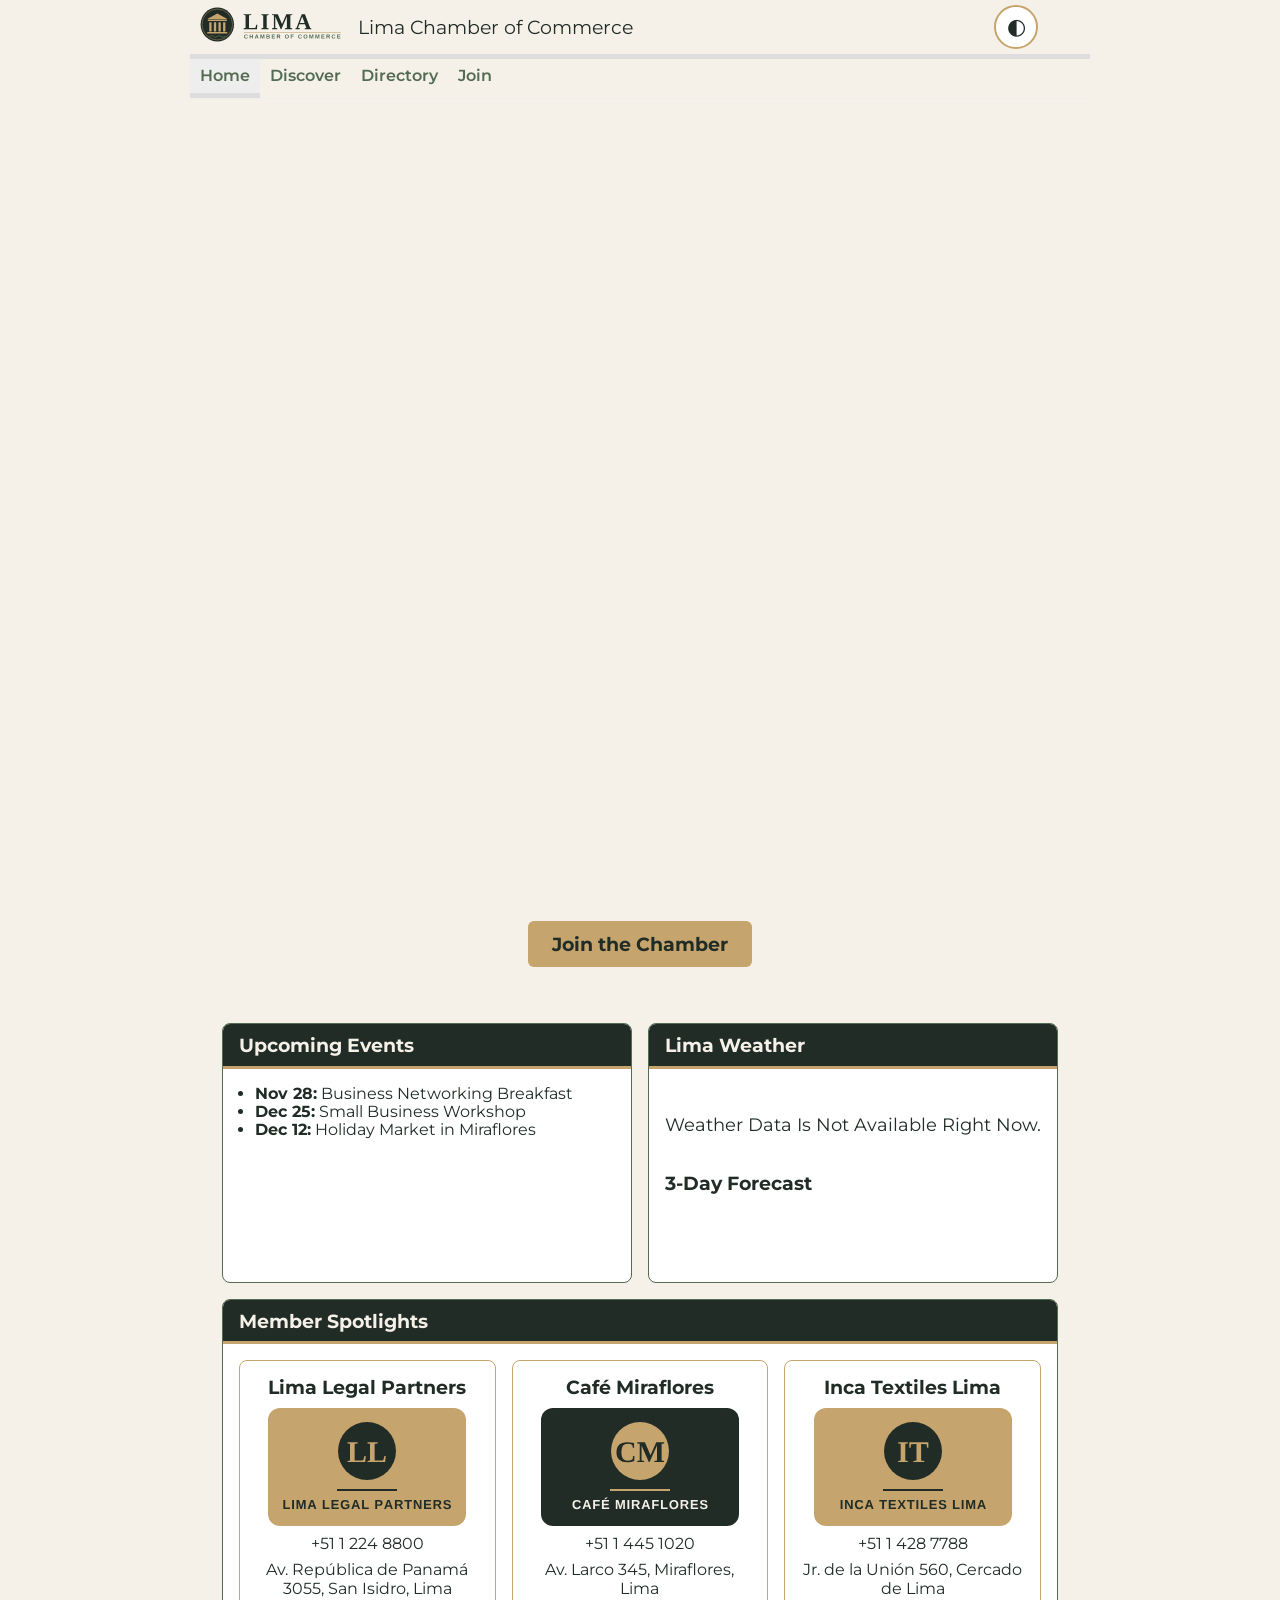
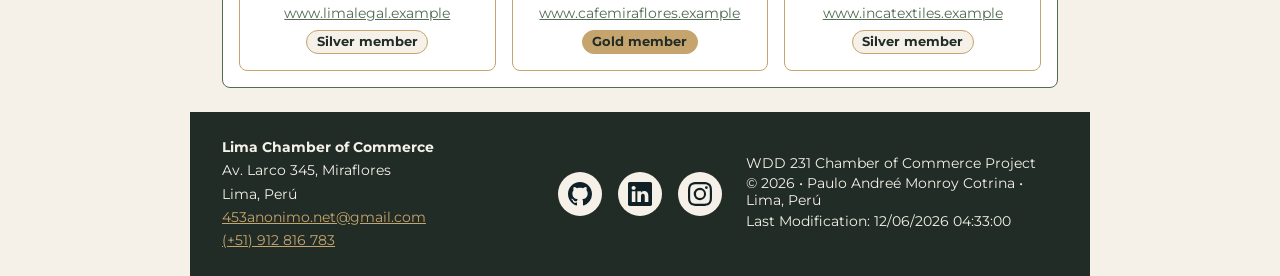
==== chamber/index.html @ 592d5cf2 "diced" ====
<!DOCTYPE html>
<html lang="en">
<head>
    <meta charset="UTF-8">
    <meta name="viewport" content="width=device-width, initial-scale=1.0">
    <title> WDD 231 | Chamber Home Page </title>
    <meta name="description" content="Welcome to the Lima Chamber of Commerce. Connect with local businesses, check the weather, discover upcoming events, and join our growing community.">
    <meta name="author" content="Paulo Andree Monroy Cotrina">

    <meta property="og:type" content="website">
    <meta property="og:url" content="https://paulomonroyc.github.io/wdd231/chamber/index.html">
    <meta property="og:title" content="WDD 231 | Chamber Home Page">
    <meta property="og:description" content="Welcome to the Lima Chamber of Commerce. Connect with local businesses, check the weather, discover upcoming events, and join our growing community.">
    <meta property="og:image" content="https://paulomonroyc.github.io/wdd231/chamber/images/og-image.jpg">
    <meta property="og:image:width" content="1200">
    <meta property="og:image:height" content="630">
    <meta property="og:image:alt" content="Lima Chamber of Commerce, connecting local businesses">

    <link rel="stylesheet" href="styles/normalize.css">
    <link rel="stylesheet" href="styles/small.css">
    <link rel="stylesheet" href="styles/larger.css">
    
    <script src="scripts/spotlights.js" defer></script>
    <script src="scripts/weather.js" defer></script>
    <script src="scripts/navigation.js" defer></script>
    <script src="scripts/date.js" defer></script>
    <script src="scripts/darkmode.js" defer></script>

    <link rel="preconnect" href="https://fonts.googleapis.com">
    <link rel="preconnect" href="https://fonts.gstatic.com" crossorigin>
    <link rel="stylesheet" href="https://fonts.googleapis.com/css2?family=Montserrat&display=swap">

    <link rel="icon" href="images/favicon1.ico">

    <link rel="canonical" href="https://paulomonroyc.github.io/wdd231/chamber/index.html">

</head>

<body>
    <a class="skip-link" href="#main">Skip to main content</a>
    <header>
        <img src="images/logo-horizontal.svg" alt="Lima Chamber of Commerce logo" width="260" height="60">
        <div class="spanname">
            <span>Lima Chamber of Commerce</span>  
        </div>
        <button id="theme-toggle" class="theme-toggle" aria-label="Toggle dark mode" aria-pressed="false">◐</button>
        <button id="ham-btn" class="hamburguer" aria-label="Toggle navigation menu" aria-expanded="false"></button>
    </header>
    
    <nav id="nav-bar" class="navigation">
        <ul>
            <li class="current"><a href="index.html" aria-current="page">Home</a></li>
            <li><a href="discover.html">Discover</a></li>
            <li><a href="directory.html">Directory</a></li>
            <li><a href="join.html">Join</a></li>
            
        </ul>
    </nav>
    
    
    <main id="main">
        <h1 class="visually-hidden">Welcome to the Lima Chamber of Commerce</h1>
        <section class="hero">
            <img id="weather-icon2" src="[data-uri]" alt="" width="100" height="100" hidden>
            <a href="join.html" class="cta">Join the Chamber</a>
        </section>

        <div class="home-grid">
            <section class="home-card" id="events">
                <h2>Upcoming Events</h2>
                <ul>
                    <li><strong>Nov 28:</strong> Business Networking Breakfast</li>
                    <li><strong>Dec 25:</strong> Small Business Workshop</li>
                    <li><strong>Dec 12:</strong> Holiday Market in Miraflores</li>
                    
                </ul>
            </section>

            <section class="home-card" id="weather">
                <h2>Lima Weather</h2>
                <div class="weather-now">
                    <img id="weather-icon" alt="" width="100" height="100" hidden>
                    <p><span id="current-temp"></span> <span id="weather-desc"></span></p>
                </div>     

                <h3>3-Day Forecast</h3>          
                <ul id="forecast"></ul> 
            </section>
            
            <section class="home-card" id="spotlights-section">
                <h2>Member Spotlights</h2>
                <div id="spotlights"></div>
            </section>

        </div>
    </main>

    <footer>
         <div class="footer-contact">
            <address>
                <strong>Lima Chamber of Commerce</strong><br>
                Av. Larco 345, Miraflores<br>
                Lima, Perú<br>
                <a href="mailto:453anonimo.net@gmail.com">453anonimo.net@gmail.com</a><br>
                <a href="tel:+51912816783">(+51) 912 816 783</a>
            </address>
        </div>
         <div class="social">
            <a href="https://github.com/PauloMonroyC" target="_blank"><img src="images/github.svg" alt="Git Hub profile" width="24" height="24"></a>
            <a href="https://www.linkedin.com/in/paulo-monroy-166b49391/" target="_blank"><img src="images/linkedin.svg" alt="Linkedin profile" width="24" height="24"></a>
            <a href="https://www.instagram.com/paulomonroy_4/" target="_blank"><img src="images/instagram.svg" alt="Instagram profile" width="24" height="24"></a>
        </div>
        <div class="footer-info">
             <p>WDD 231 Chamber of Commerce Project</p>
            <p>&copy; <span id="currentyear"></span> • Paulo Andreé Monroy Cotrina • Lima, Perú</p>
            <p>Last Modification: <span id="lastModified"></span></p>
        </div>

    </footer>
</body>
</html>
---- chamber/styles/small.css ----
:root{
    --primary-color:#202C25;
    --secondary-color:#526B52;
    --accent-color:#C5A46D;
    --background-color:#F5F1E8;
    --surface-color:#FFFFFF;
    --text-color:#202C25;
    --link-color: #526B52;

    --on-primary: #F5F1E8;     
    --border-color: #DDDDDD;
    --hover-bg: #BEF8D6;
    --current-bg: #EEEEEE;
    --pressed-bg: #202C25;


}

*{
    box-sizing: border-box;
    font-family:"Montserrat", sans-serif;
}
/*------------------ GRID FOR THE HEADER------------------------- */

header {
    display: grid;
    grid-template-columns: 150px 1fr 44px 44px;
    padding: 5px 0 5px 10px;
    align-items: center;
    border-bottom: solid 5px var(--border-color);
    column-gap: 8px;
   
  
}

header img {
    display: block;
    width: 100%;
    height: auto;
    padding-bottom: 5px;
   
}

header span {
    font-size: 1.2rem;
    color: var(--text-color);

}

/*------------------ HAMBURGUER BUTTON------------------------- */

.hamburguer::before{
    content: "\2630";
}

.hamburguer.show::before{
    content:"\000D7 ";
}

.hamburguer {
    background: none;
    border: none;
    color: var(--link-color);
    cursor: pointer;
    font-size: 2rem;
    font-family: Verdana, Geneva, Tahoma, sans-serif;

}

/*------------------ DARK MODE ------------------------- */

[data-theme="dark"] {
  --primary-color: #0F1612;        
  --background-color: #161E19;
  --surface-color: #1F2A23;
  --text-color: #F5F1E8;
  --link-color: #9DBB9D;   
  --border-color: #3A4A40;
  --hover-bg: #2F4A38;
  --current-bg: #1F2A23;
  --pressed-bg: #526B52;       
}

body {
  color: var(--text-color);
  background-color: var(--background-color);
}

a {
  color: var(--link-color);
}

.theme-toggle {
  width: 2.75rem;
  height: 2.75rem;
  font-size: 1.4rem;
  color: var(--text-color);
  background-color: var(--surface-color);
  border: 2px solid var(--accent-color);
  border-radius: 50%;
  cursor: pointer;
}

.theme-toggle:focus-visible {
  outline: 3px solid var(--accent-color);
  outline-offset: 2px;
}



/*------------------ NAVIGATION MENU------------------------- */

.navigation {
    display: none;

}

.navigation.show{
    display: block;
}

.navigation ul{
    list-style-type: none;
    margin: 0;
    padding: 0;
}

.navigation a {
    
    display: block;
    font-weight: 600;
    padding: .5rem 10px;
    color: var(--link-color);
    text-decoration: none;
    border-bottom: solid 1px var(--border-color);
       
}

.navigation li.current{
    
    border-bottom: solid 5px var(--border-color);
    background-color: var(--current-bg);
}

.navigation a:hover {
    background-color: var(--hover-bg);
}

/* VIEW BUTTONS */

#view-buttons {
    display: flex;
    justify-content: center;
    gap: 0.75rem;
    margin: 1rem 0 1.5rem;
}

#view-buttons button{
    min-width: 5.5rem;
    min-height: 2.75rem;
    padding: 0.5rem 1.25rem;
    font: inherit;
    font-weight: 600;
    color: var(--text-color);
    background-color: var(--surface-color);
    border: 2px solid var(--text-color);
    border-radius: 6px;
    cursor: pointer;
}

#view-buttons button:hover {
  background-color: var(--hover-bg);
}

#view-buttons button[aria-pressed="true"] {
  color: var(--on-primary);
  background-color: var(--pressed-bg);
}

#view-buttons button:focus-visible {
  outline: 3px solid var(--accent-color);
  outline-offset: 2px;


}

.member-card{
    background-color: var(--surface-color);
    border: 1px solid var(--secondary-color);
    border-radius: 8px;
    overflow: hidden;
}

.member-card a {
  color: var(--link-color);
  overflow-wrap: anywhere;
}

.level {
  line-height: 1.4;
  display: inline-block;
  justify-self: start;
  padding: 0.15rem 0.6rem;
  font-size: 0.8rem;
  font-weight: 700;
  color: var(--text-color);
  background-color: var(--background-color);
  border: 1px solid var(--accent-color);
  border-radius: 999px;
}

.level-3 {
  background-color: var(--accent-color);
}

#members.grid {
  display: grid;
  grid-template-columns: repeat(auto-fit, minmax(min(100%, 20rem), 1fr));
  gap: 1rem;
}

#members.grid .member-card {
  display: grid;
  grid-template-columns: 7rem 1fr;
  align-content: start;
  padding-bottom: 1rem;
}

#members.grid h2,
#members.grid .tagline {
  grid-column: 1 / -1;
  margin: 0;
  text-align: center;
  color: var(--on-primary);
  background-color: var(--primary-color);
}

#members.grid h2 {
  grid-row: 1;
  padding: 0.6rem 0.75rem 0;
  font-size: 1.2rem;
  color: var(--on-primary);
}

#members.grid .tagline {
  grid-row: 2;
  padding: 0 0.75rem 0.6rem;
  font-size: 0.85rem;
  color: var(--accent-color);
  border-bottom: 3px solid var(--accent-color);
}

#members.grid img {
  grid-column: 1;
  grid-row: 3 / span 5;
  align-self: start;
  justify-self: center;
  width: 5.5rem;
  height: auto;
  margin-top: 1rem;
  border-radius: 6px;
}

#members.grid .address,
#members.grid .phone,
#members.grid .url,
#members.grid .founded,
#members.grid .level {
  grid-column: 2;
  margin: 0 1rem 0.4rem 0;
  font-size: 0.9rem;
}

#members.grid .address {
  margin-top: 1rem;
}

#members.grid .address::before { content: "ADDRESS: "; font-weight: 700; }
#members.grid .phone::before   { content: "PHONE: ";   font-weight: 700; }
#members.grid .url::before     { content: "URL: ";     font-weight: 700; }


/*--------------LIST VIEW--------------- */

#members.list {
  display: grid;
  grid-template-columns: 1fr;
}

#members.list .member-card {
  display: grid;
  gap: 0.15rem;
  padding: 0.9rem 1rem;
  border: none;
  border-radius: 0;
}

#members.list .member-card:nth-child(even) {
  background-color: color-mix(in srgb, var(--accent-color) 15%, var(--surface-color));
}

#members.list h2 {
  margin: 0;
  font-size: 1rem;
  color: var(--text-color);
}

#members.list p {
  margin: 0;
}

#members.list img,
#members.list .tagline,
#members.list .founded,
#members.list .level {
  display: none;
}

footer {
  display: grid;
  gap: 1.5rem;
  padding: 1.5rem 1rem;
  text-align: center;
  font-size: 0.9rem;
  color: var(--on-primary);
  background-color: var(--primary-color);
}

footer p {
  margin: 0 0 0.25rem;
}

footer address {
  font-style: normal;
  line-height: 1.6;
}

footer a {
  color: var(--accent-color);
}

.social {
  display: flex;
  justify-content: center;
  align-items: center;
  gap: 1rem;
}

.social a {
  display: grid;
  place-items: center;
  width: 2.75rem;
  height: 2.75rem;
  background-color: var(--on-primary);
  border-radius: 50%;
}

.social a:hover,
.social a:focus-visible {
  background-color: var(--accent-color);
}

.social img {
  width: 1.5rem;
  height: 1.5rem;
}

#members {
  min-height: 80vh;
}

/*------------------------------------*/
.visually-hidden {
  position: absolute;
  width: 1px;
  height: 1px;
  overflow: hidden;
  clip-path: inset(50%);
  white-space: nowrap;
}

/*--------------- HERO ---------------------*/

.hero {
  position: relative;
}

.hero img {
  display: block;
  width: 100%;
  height: auto;
}

.cta {
  position: absolute;
  left: 50%;
  bottom: 1rem;
  transform: translateX(-50%);
  padding: 0.75rem 1.5rem;
  font-weight: 700;
  color: #202C25;
  text-decoration: none;
  white-space: nowrap;
  background-color: var(--accent-color);
  border-radius: 6px;
}

.cta:hover,
.cta:focus-visible {
  background-color: #FFFFFF;
}

.cta:focus-visible {
  outline: 3px solid #FFFFFF;
  outline-offset: 2px;
}


.home-grid {
  display: grid;
  grid-template-columns: 1fr;
  gap: 1rem;
  padding: 1rem;
}

.home-card {
  background-color: var(--surface-color);
  border: 1px solid var(--secondary-color);
  border-radius: 8px;
  overflow: hidden;
}

.home-card h2 {
  margin: 0 0 1rem;
  padding: 0.6rem 1rem;
  font-size: 1.2rem;
  color: var(--on-primary);
  background-color: var(--primary-color);
  border-bottom: 3px solid var(--accent-color);
}

.home-card h3 {
  margin: 1rem 1rem 0.5rem;
}

.home-card ul {
  margin: 0;
  padding: 0 1rem 1rem 2rem;
}

.weather-now {
  display: flex;
  align-items: center;
  gap: 1rem;
  padding: 0 1rem;
  min-height: 4.5rem;
}

.weather-now img {
  width: 4rem;
  height: auto;
}

.weather-now p {
  margin: 0;
  font-size: 1.1rem;
}

#current-temp {
  font-size: 1.8rem;
  font-weight: 700;
}

#weather-desc {
  text-transform: capitalize;
}


#spotlights {
  min-height: 30rem;
  align-content: start;
  display: grid;
  grid-template-columns: 1fr;
  gap: 1rem;
  padding: 0 1rem 1rem;
}



.spotlight-card {
  display: flex;
  flex-direction: column;
  align-items: center;
  gap: 0.5rem;
  padding: 1rem;
  text-align: center;
  border: 1px solid var(--accent-color);
  border-radius: 8px;
}

.spotlight-card h3,
.spotlight-card p {
  margin: 0;
}
.spotlight-card img {
  width: 100%;
  max-width: 200px;
  height: auto;
}

.spotlight-card a {
  font-size: 0.85rem;
  color: var(--link-color);
  overflow-wrap: anywhere;
}

.spotlight-card .level {
  margin-top: auto;
}

.skip-link {
  position: absolute;
  left: -9999px;
}
.skip-link:focus {
  left: 0.5rem;
  top: 0.5rem;
  padding: 0.5rem 1rem;
  color: var(--on-primary);
  background-color: var(--primary-color);
  z-index: 10;
}


#forecast { min-height: 5rem; }
---- chamber/styles/larger.css ----
@media only screen and (min-width: 38rem) {

    header,
    main,
    nav,
    footer {
        max-width: 900px;
        margin: 0 auto;
    }

    .grid {
    display: grid;
    grid-template-columns: 2fr 1fr;
    gap: 20px;
    max-height: 100%;
    width: 100%;
    margin: auto;
    padding: 10px;
    }

     header {
        grid-template-columns: 150px 1fr 44px 44px;
    }

    .hamburguer {
        display: none;
    }

    .navigation {
        display: block;
        border-bottom: solid 1px #eee;

    }

    .navigation ul {

        display: flex;
    }

    .navigation a{
        border: none;
    }



}

@media only screen and (min-width: 48rem) {
  #members.list .member-card {
    grid-template-columns: 1.2fr 1.5fr 1fr 1.4fr;
    align-items: start;
    gap: 1rem;
    padding: 1rem;
  }

  footer {
    grid-template-columns: 1fr auto 1fr;
    align-items: center;
    padding: 1.5rem 2rem;
    text-align: left;
  }

  .footer-info {
    justify-self: end;
  }
}

@media only screen and (min-width: 48rem) {
  .home-grid {
    grid-template-columns: repeat(2, 1fr);
    padding: 1.5rem 2rem;
  }

    #spotlights-section {
    grid-column: 1 / -1;
  }

   #spotlights {
    grid-template-columns: repeat(3, 1fr);
    min-height: 18rem;
  }

    .cta {
    bottom: 2rem;
    font-size: 1.2rem;
  }
}
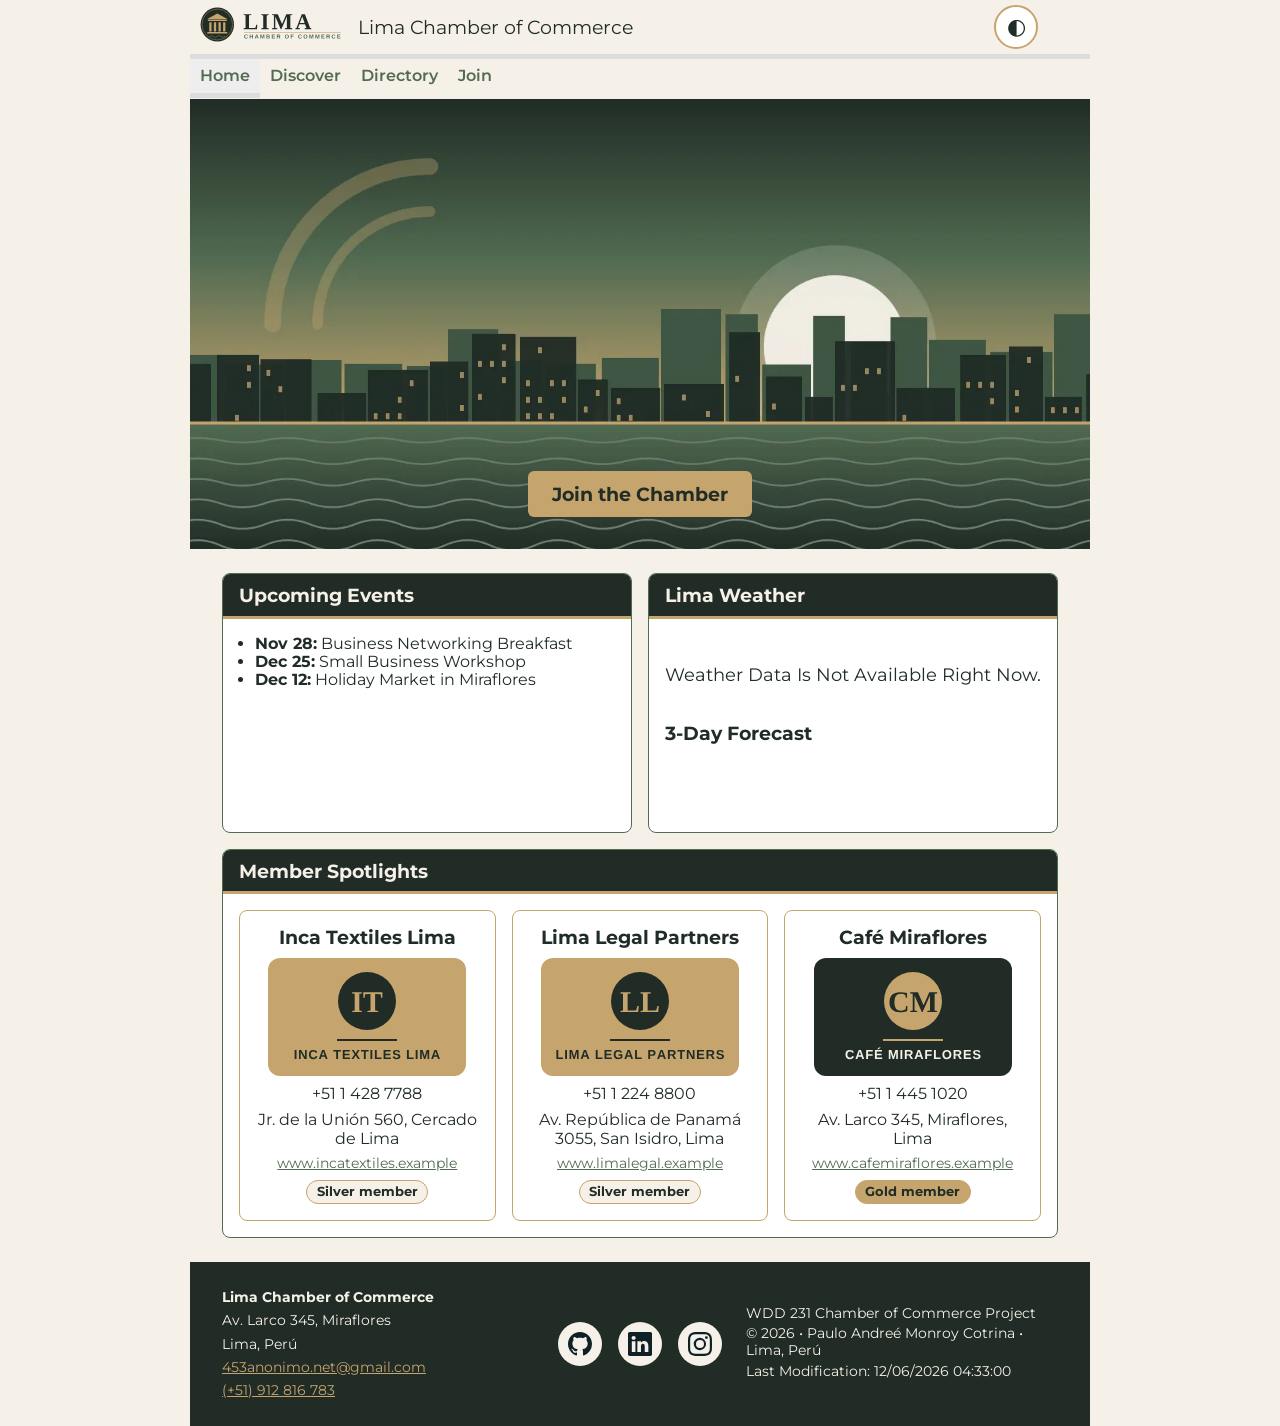
==== commit d0f6a228: "fixes" ====
--- a/chamber/index.html
+++ b/chamber/index.html
@@ -61,7 +61,11 @@
     <main id="main">
         <h1 class="visually-hidden">Welcome to the Lima Chamber of Commerce</h1>
         <section class="hero">
-            <img id="weather-icon2" src="[data-uri]" alt="" width="100" height="100" hidden>
+            <img id="images/hero.webp" 
+            srcset="images/hero-small.webp 600w, images/hero.webp 1200w"
+             alt="Sunset over the Lima skyline and the Pacific Ocean"
+            width="1200" height="600"
+             fetchpriority="high">
             <a href="join.html" class="cta">Join the Chamber</a>
         </section>
 
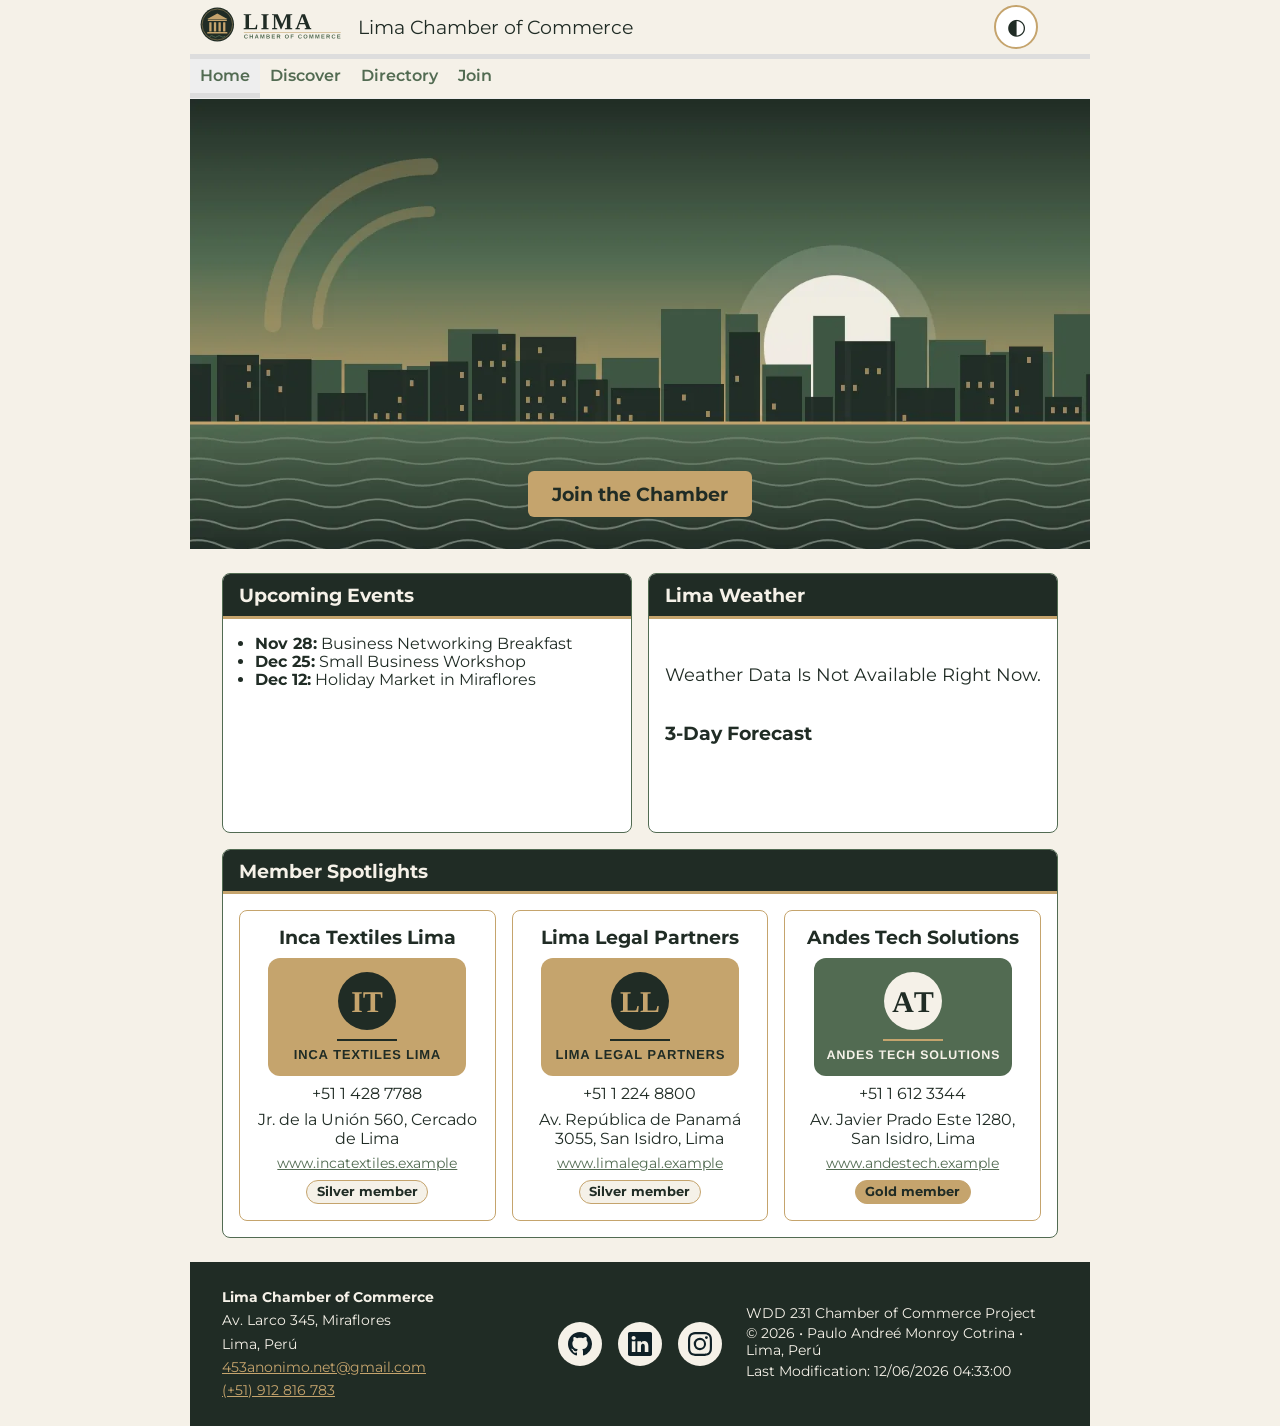
==== commit 718e7e18: "img fixed" ====
--- a/chamber/index.html
+++ b/chamber/index.html
@@ -61,11 +61,12 @@
     <main id="main">
         <h1 class="visually-hidden">Welcome to the Lima Chamber of Commerce</h1>
         <section class="hero">
-            <img id="images/hero.webp" 
+            <img src="images/hero.webp" 
             srcset="images/hero-small.webp 600w, images/hero.webp 1200w"
-             alt="Sunset over the Lima skyline and the Pacific Ocean"
+            sizes="100vw"
+            alt="Sunset over the Lima skyline and the Pacific Ocean"
             width="1200" height="600"
-             fetchpriority="high">
+            fetchpriority="high">
             <a href="join.html" class="cta">Join the Chamber</a>
         </section>
 
--- a/chamber/styles/small.css
+++ b/chamber/styles/small.css
@@ -210,6 +210,7 @@
 }
 
 .level-3 {
+  color: #202C25;
   background-color: var(--accent-color);
 }
 
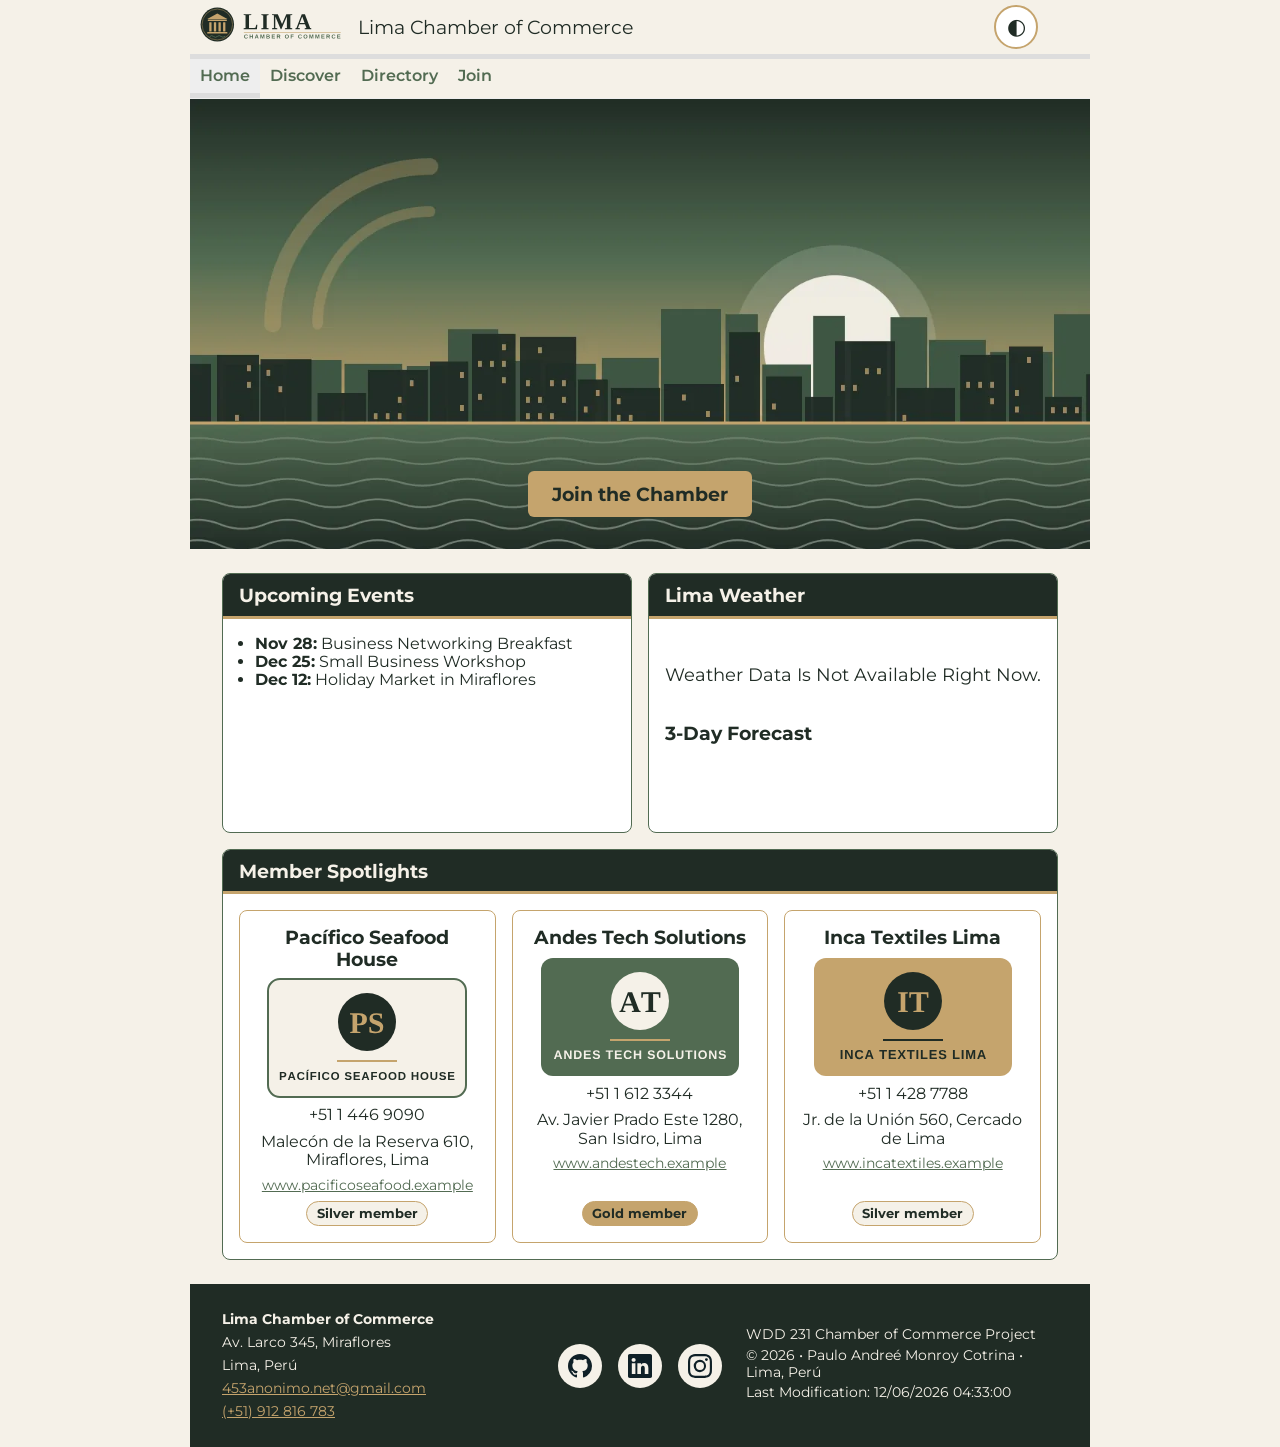
==== commit e15a3c69: "img icon" ====
--- a/chamber/index.html
+++ b/chamber/index.html
@@ -84,7 +84,8 @@
             <section class="home-card" id="weather">
                 <h2>Lima Weather</h2>
                 <div class="weather-now">
-                    <img id="weather-icon" alt="" width="100" height="100" hidden>
+                    <img id="weather-icon" src="[data-uri]"  
+                     alt="" width="100" height="100" hidden>
                     <p><span id="current-temp"></span> <span id="weather-desc"></span></p>
                 </div>     
 
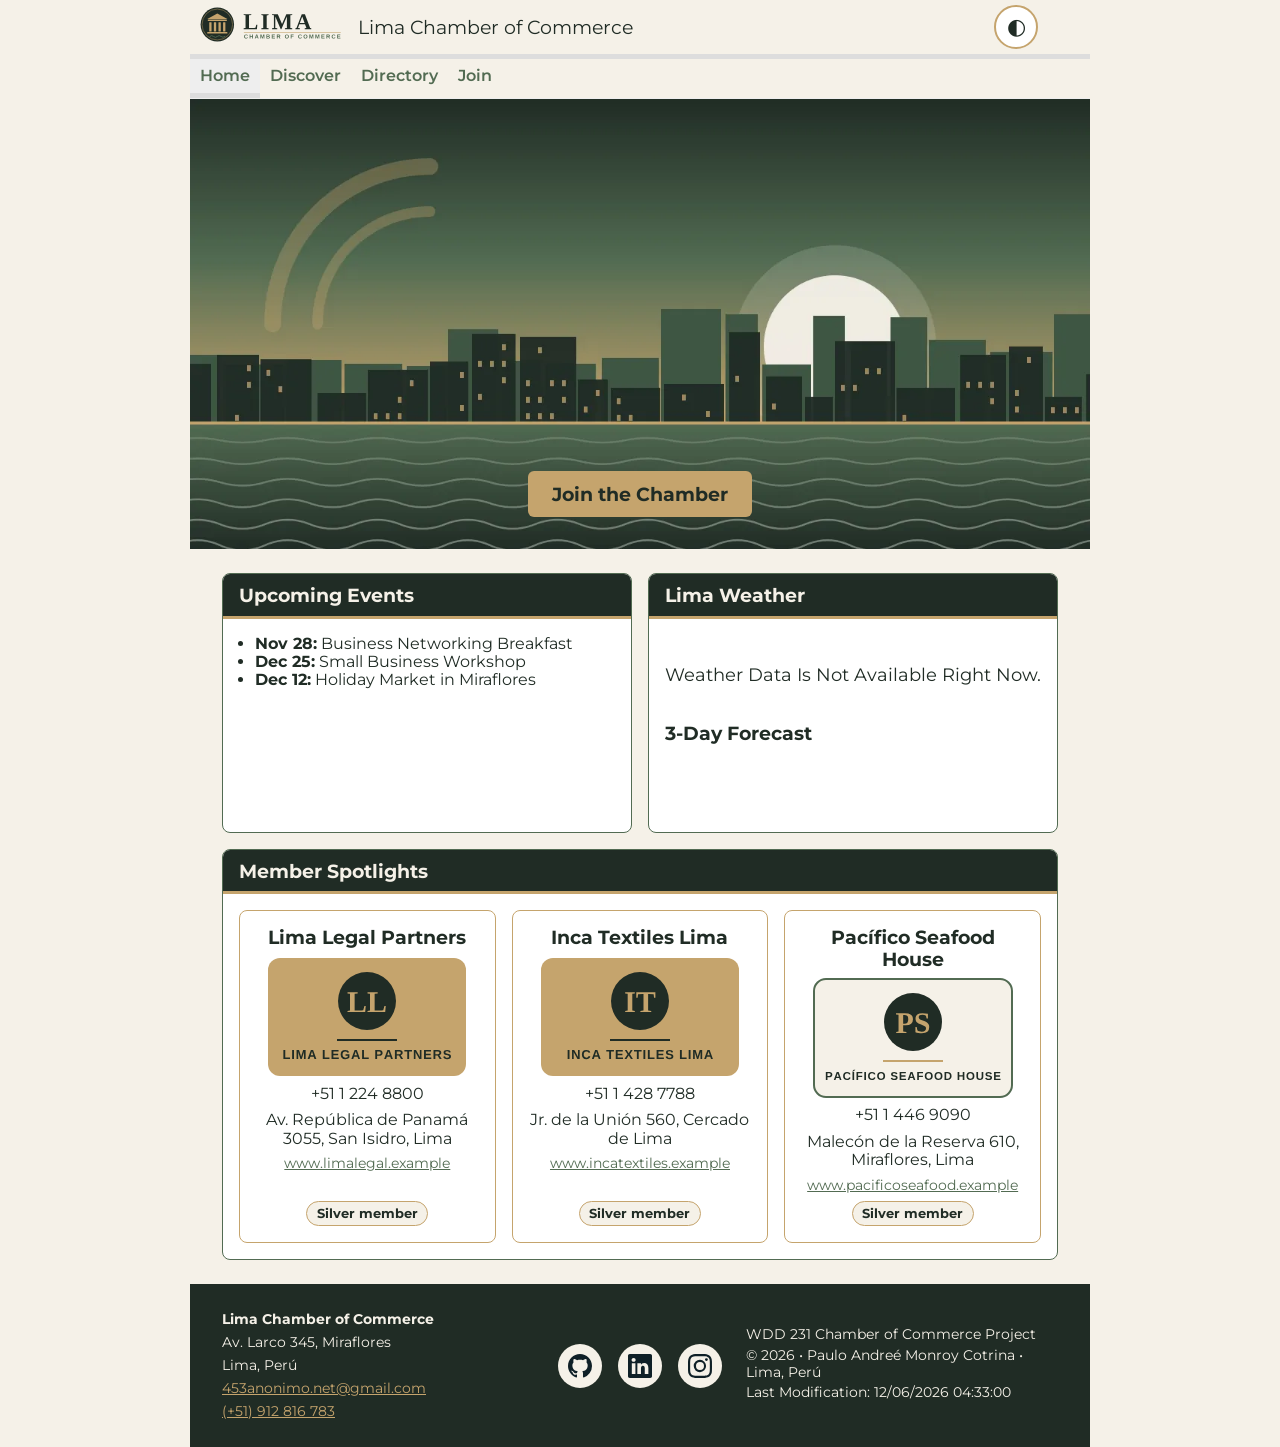
==== commit cce2a616: "div by section" ====
--- a/chamber/index.html
+++ b/chamber/index.html
@@ -60,7 +60,7 @@
     
     <main id="main">
         <h1 class="visually-hidden">Welcome to the Lima Chamber of Commerce</h1>
-        <section class="hero">
+        <div class="hero">
             <img src="images/hero.webp" 
             srcset="images/hero-small.webp 600w, images/hero.webp 1200w"
             sizes="100vw"
@@ -68,7 +68,7 @@
             width="1200" height="600"
             fetchpriority="high">
             <a href="join.html" class="cta">Join the Chamber</a>
-        </section>
+        </div>
 
         <div class="home-grid">
             <section class="home-card" id="events">
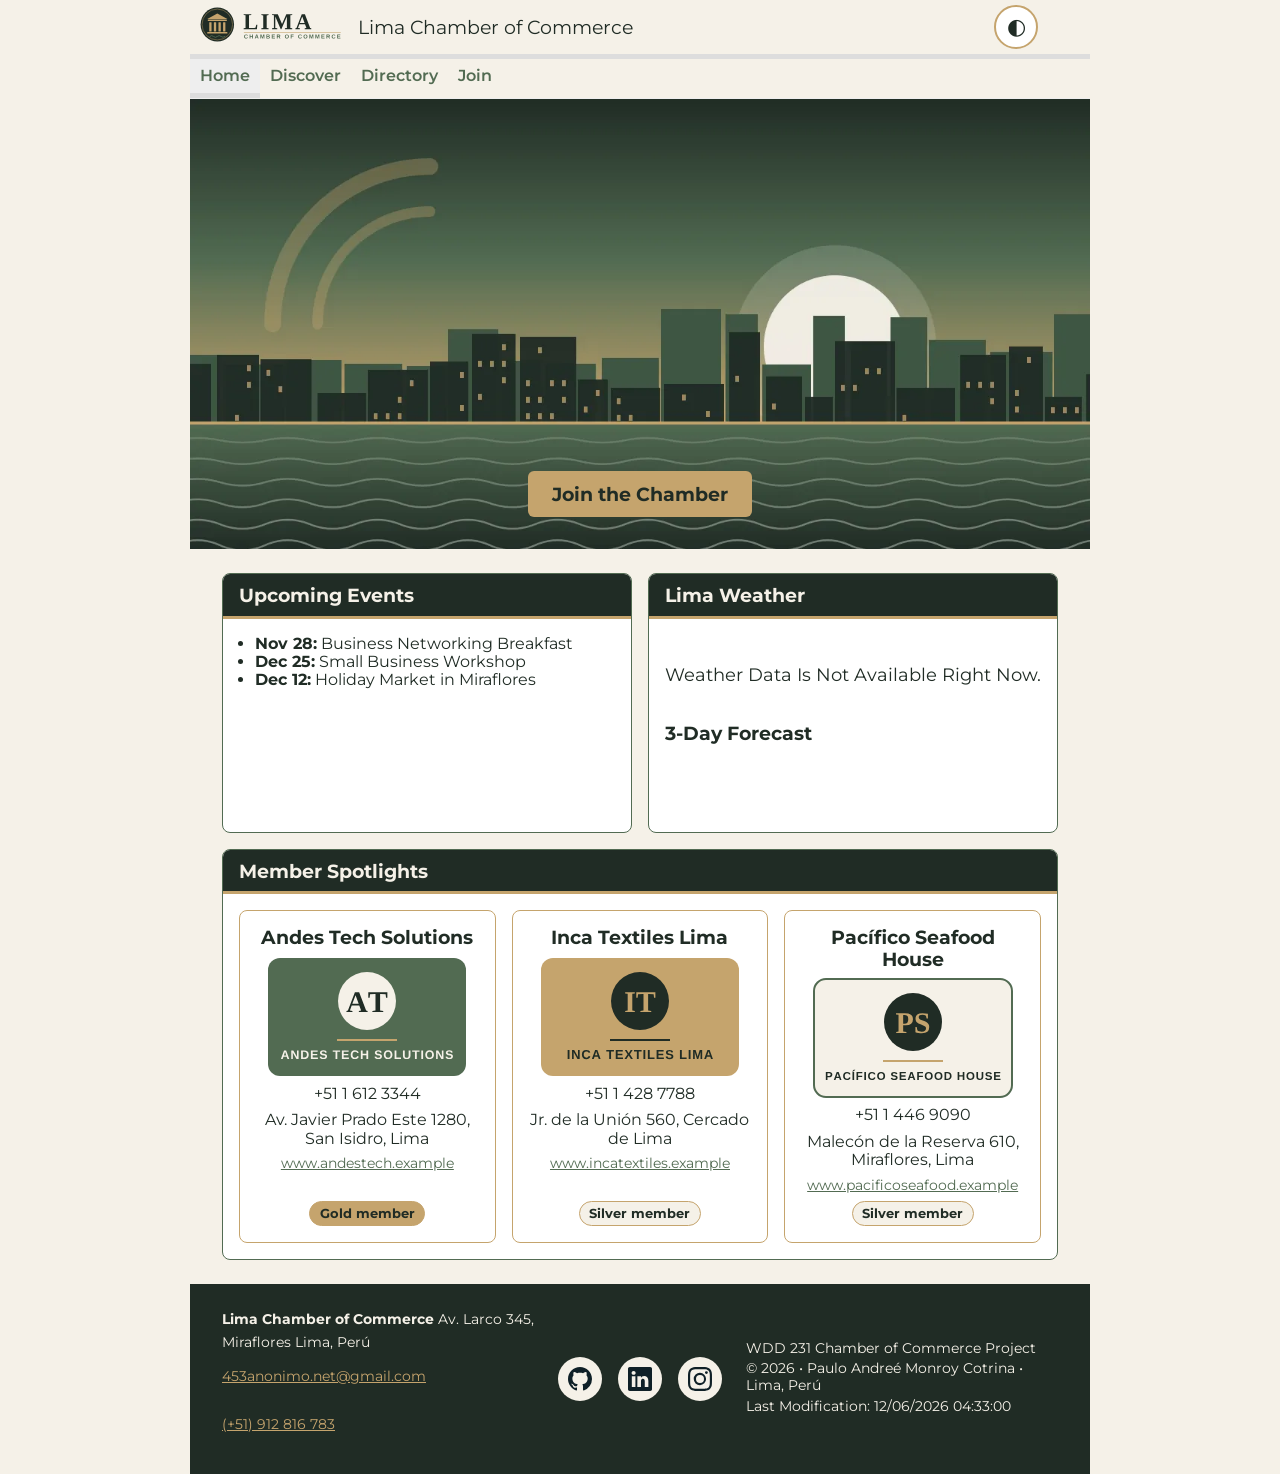
==== commit 4e2920b0: "space fixedd" ====
--- a/chamber/index.html
+++ b/chamber/index.html
@@ -104,10 +104,10 @@
     <footer>
          <div class="footer-contact">
             <address>
-                <strong>Lima Chamber of Commerce</strong><br>
-                Av. Larco 345, Miraflores<br>
-                Lima, Perú<br>
-                <a href="mailto:453anonimo.net@gmail.com">453anonimo.net@gmail.com</a><br>
+                <strong>Lima Chamber of Commerce</strong>
+                Av. Larco 345, Miraflores
+                Lima, Perú
+                <a href="mailto:453anonimo.net@gmail.com">453anonimo.net@gmail.com</a>
                 <a href="tel:+51912816783">(+51) 912 816 783</a>
             </address>
         </div>
--- a/chamber/styles/small.css
+++ b/chamber/styles/small.css
@@ -326,6 +326,14 @@
   color: var(--on-primary);
   background-color: var(--primary-color);
 }
+
+footer address a {
+  display: inline-block;
+  min-height: 3rem;
+  padding: 0.75rem 0;
+  line-height: 1.5;
+}
+
 
 footer p {
   margin: 0 0 0.25rem;
@@ -458,8 +466,14 @@
 }
 
 .weather-now img {
-  width: 4rem;
-  height: auto;
+   width: 4.5rem;
+  height: 4.5rem;
+  padding: 0.25rem;
+  object-fit: contain;
+  background-color: var(--primary-color);
+  border: 2px solid var(--accent-color);
+  border-radius: 50%;
+  flex-shrink: 0;
 }
 
 .weather-now p {
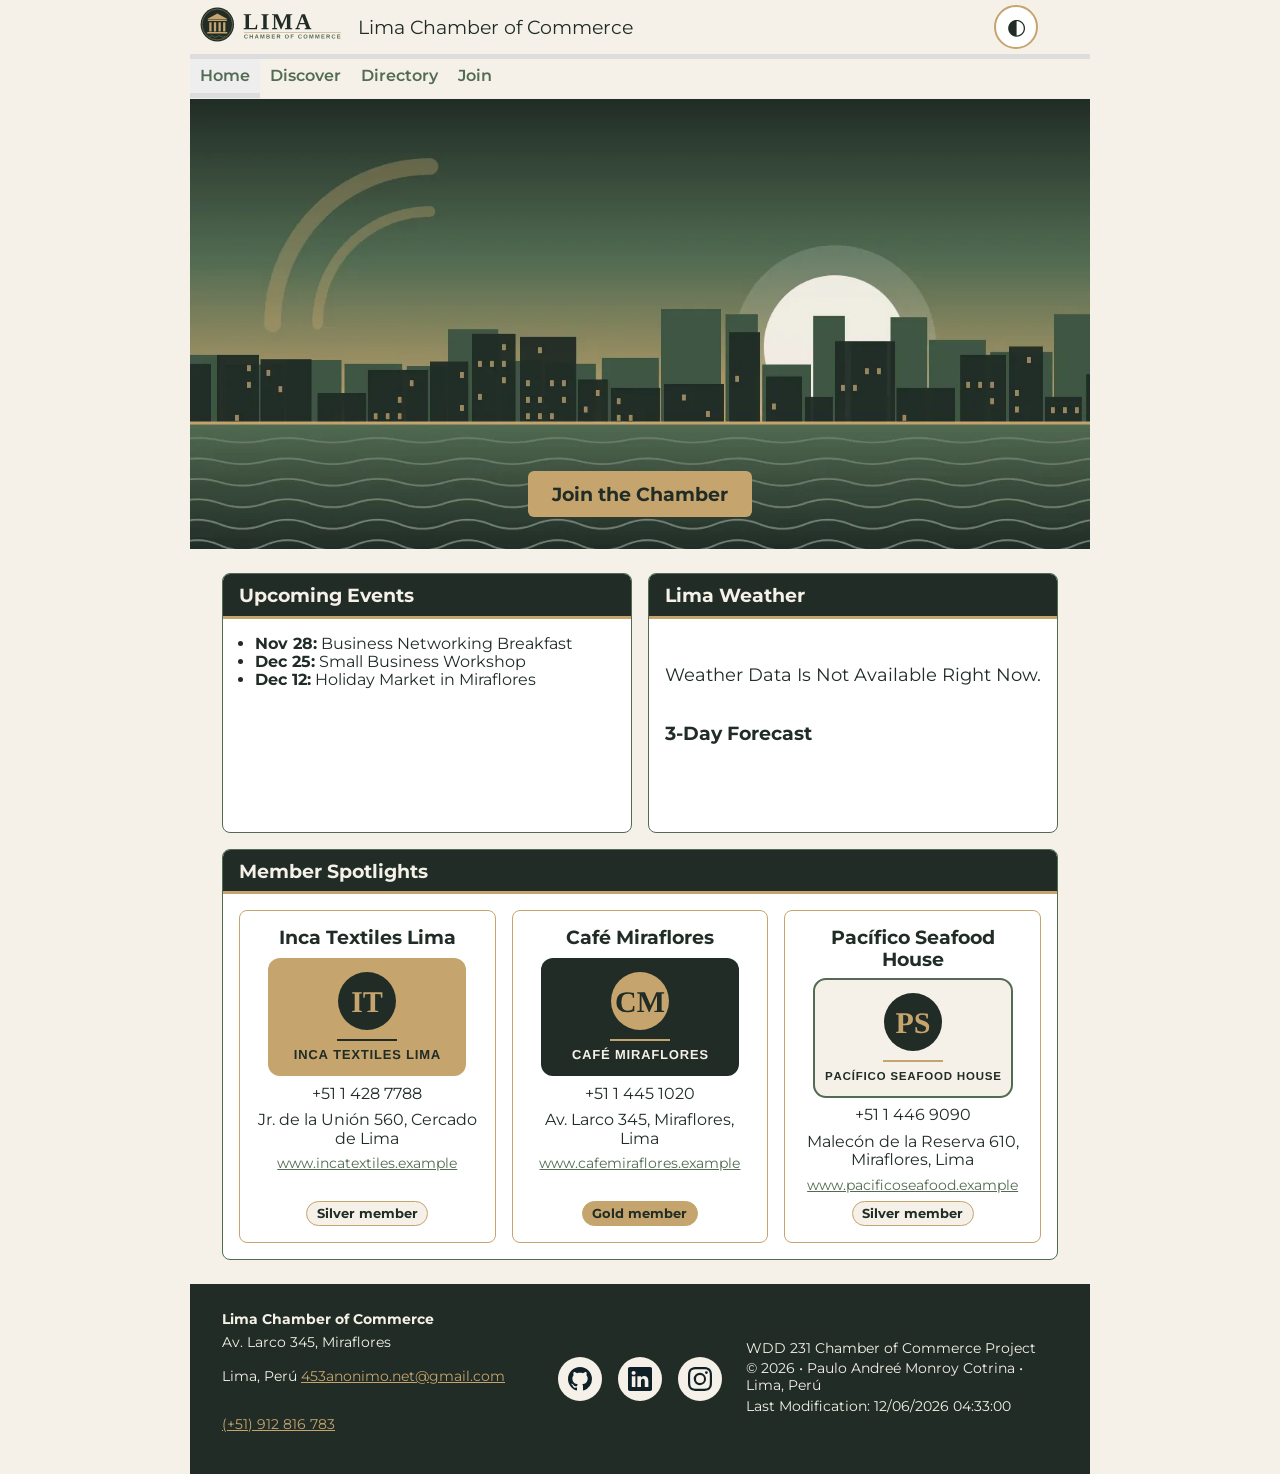
==== commit c8dc8df9: "br" ====
--- a/chamber/index.html
+++ b/chamber/index.html
@@ -104,8 +104,8 @@
     <footer>
          <div class="footer-contact">
             <address>
-                <strong>Lima Chamber of Commerce</strong>
-                Av. Larco 345, Miraflores
+                <strong>Lima Chamber of Commerce</strong><br>
+                Av. Larco 345, Miraflores<br>
                 Lima, Perú
                 <a href="mailto:453anonimo.net@gmail.com">453anonimo.net@gmail.com</a>
                 <a href="tel:+51912816783">(+51) 912 816 783</a>
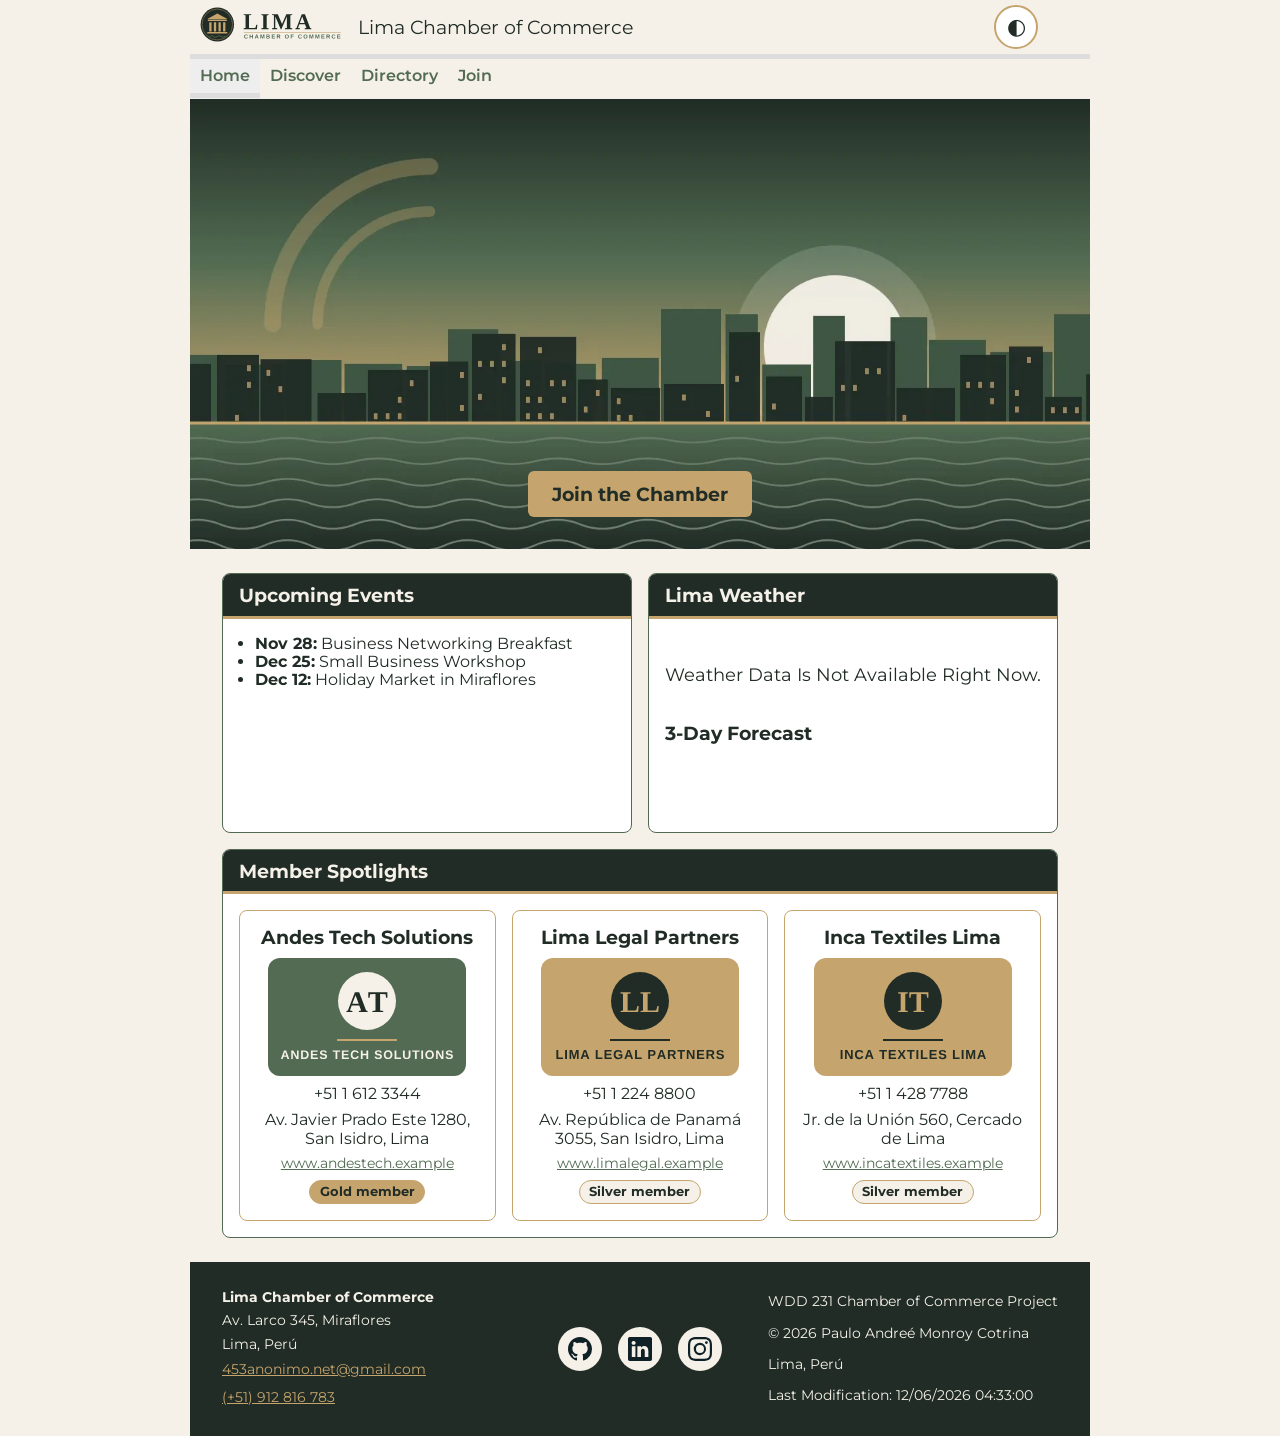
==== commit 2451a1f3: "las changes" ====
--- a/chamber/index.html
+++ b/chamber/index.html
@@ -3,13 +3,13 @@
 <head>
     <meta charset="UTF-8">
     <meta name="viewport" content="width=device-width, initial-scale=1.0">
-    <title> WDD 231 | Chamber Home Page </title>
+    <title>Discover Local Businesses in Our Community</title>
     <meta name="description" content="Welcome to the Lima Chamber of Commerce. Connect with local businesses, check the weather, discover upcoming events, and join our growing community.">
     <meta name="author" content="Paulo Andree Monroy Cotrina">
 
     <meta property="og:type" content="website">
     <meta property="og:url" content="https://paulomonroyc.github.io/wdd231/chamber/index.html">
-    <meta property="og:title" content="WDD 231 | Chamber Home Page">
+    <meta property="og:title" content="Discover Local Businesses in Our Community">
     <meta property="og:description" content="Welcome to the Lima Chamber of Commerce. Connect with local businesses, check the weather, discover upcoming events, and join our growing community.">
     <meta property="og:image" content="https://paulomonroyc.github.io/wdd231/chamber/images/og-image.jpg">
     <meta property="og:image:width" content="1200">
@@ -106,7 +106,7 @@
             <address>
                 <strong>Lima Chamber of Commerce</strong><br>
                 Av. Larco 345, Miraflores<br>
-                Lima, Perú
+                Lima, Perú<br>
                 <a href="mailto:453anonimo.net@gmail.com">453anonimo.net@gmail.com</a>
                 <a href="tel:+51912816783">(+51) 912 816 783</a>
             </address>
@@ -117,8 +117,9 @@
             <a href="https://www.instagram.com/paulomonroy_4/" target="_blank"><img src="images/instagram.svg" alt="Instagram profile" width="24" height="24"></a>
         </div>
         <div class="footer-info">
-             <p>WDD 231 Chamber of Commerce Project</p>
-            <p>&copy; <span id="currentyear"></span> • Paulo Andreé Monroy Cotrina • Lima, Perú</p>
+            <p>WDD 231 Chamber of Commerce Project</p>
+            <p>&copy; <span id="currentyear"></span> Paulo Andreé Monroy Cotrina</p>
+            <p>Lima, Perú</p>
             <p>Last Modification: <span id="lastModified"></span></p>
         </div>
 
--- a/chamber/styles/small.css
+++ b/chamber/styles/small.css
@@ -328,12 +328,22 @@
 }
 
 footer address a {
-  display: inline-block;
-  min-height: 3rem;
-  padding: 0.75rem 0;
+  display: block;
+  width: fit-content;
+  min-height: 1.75rem;
+  padding: 0.15rem 0;
+  margin-inline: auto;
+}
+
+.footer-info p {
+  margin: 0;
   line-height: 1.5;
 }
 
+.footer-info {
+  display: grid;
+  gap: 0.6rem;
+}
 
 footer p {
   margin: 0 0 0.25rem;
--- a/chamber/styles/larger.css
+++ b/chamber/styles/larger.css
@@ -59,6 +59,12 @@
     padding: 1.5rem 2rem;
     text-align: left;
   }
+  
+  
+  footer address a {
+  margin-inline: 0;
+
+    }
 
   .footer-info {
     justify-self: end;
